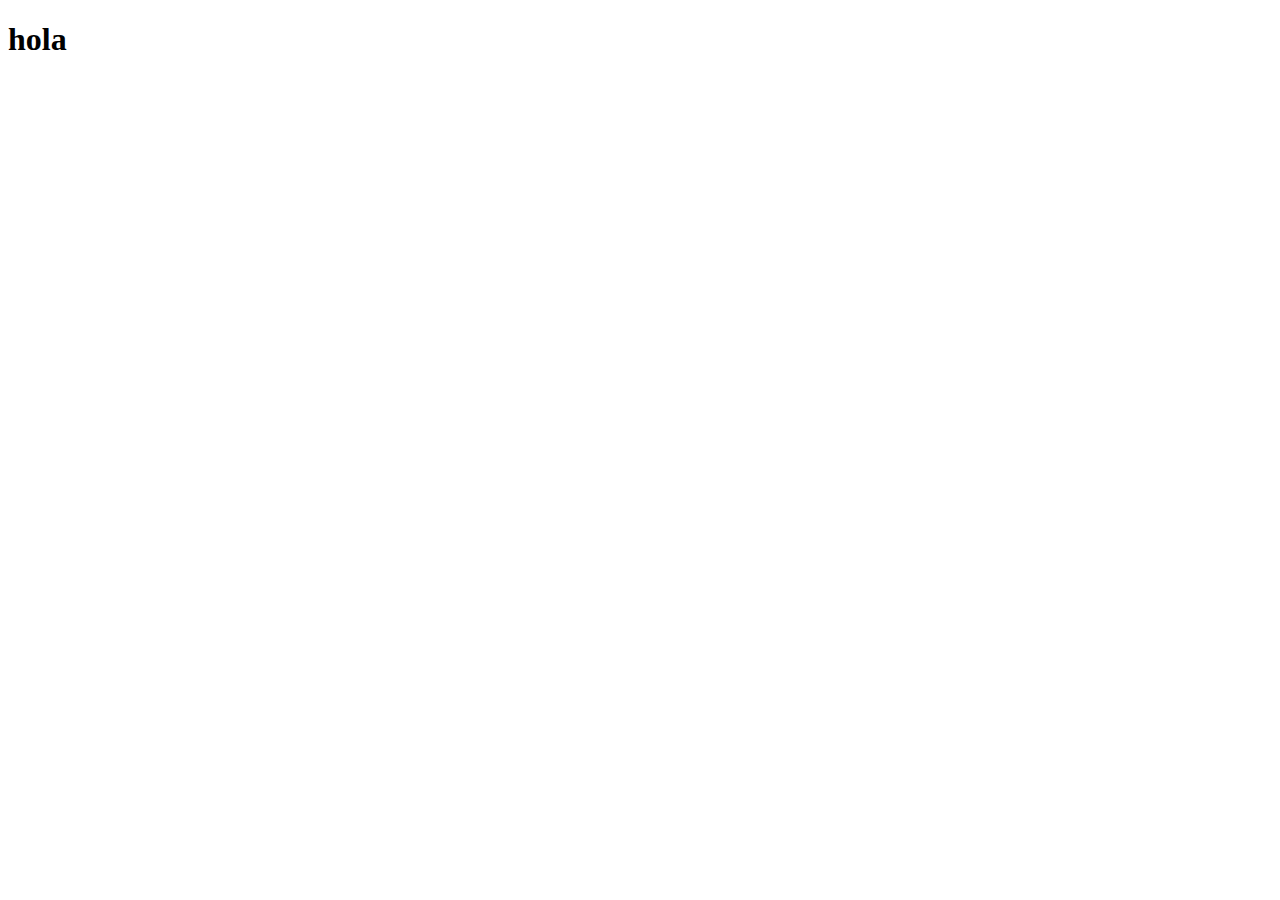
==== index.html @ 618c9e6d "LOGIN HTML CS" ====
<!DOCTYPE html>
<html lang="en">
<head>
    <meta charset="UTF-8">
    <meta http-equiv="X-UA-Compatible" content="IE=edge">
    <meta name="viewport" content="width=device-width, initial-scale=1.0">
    <title>Document</title>
</head>
<body>
    <h1>hola</h1>
</body>
</html>
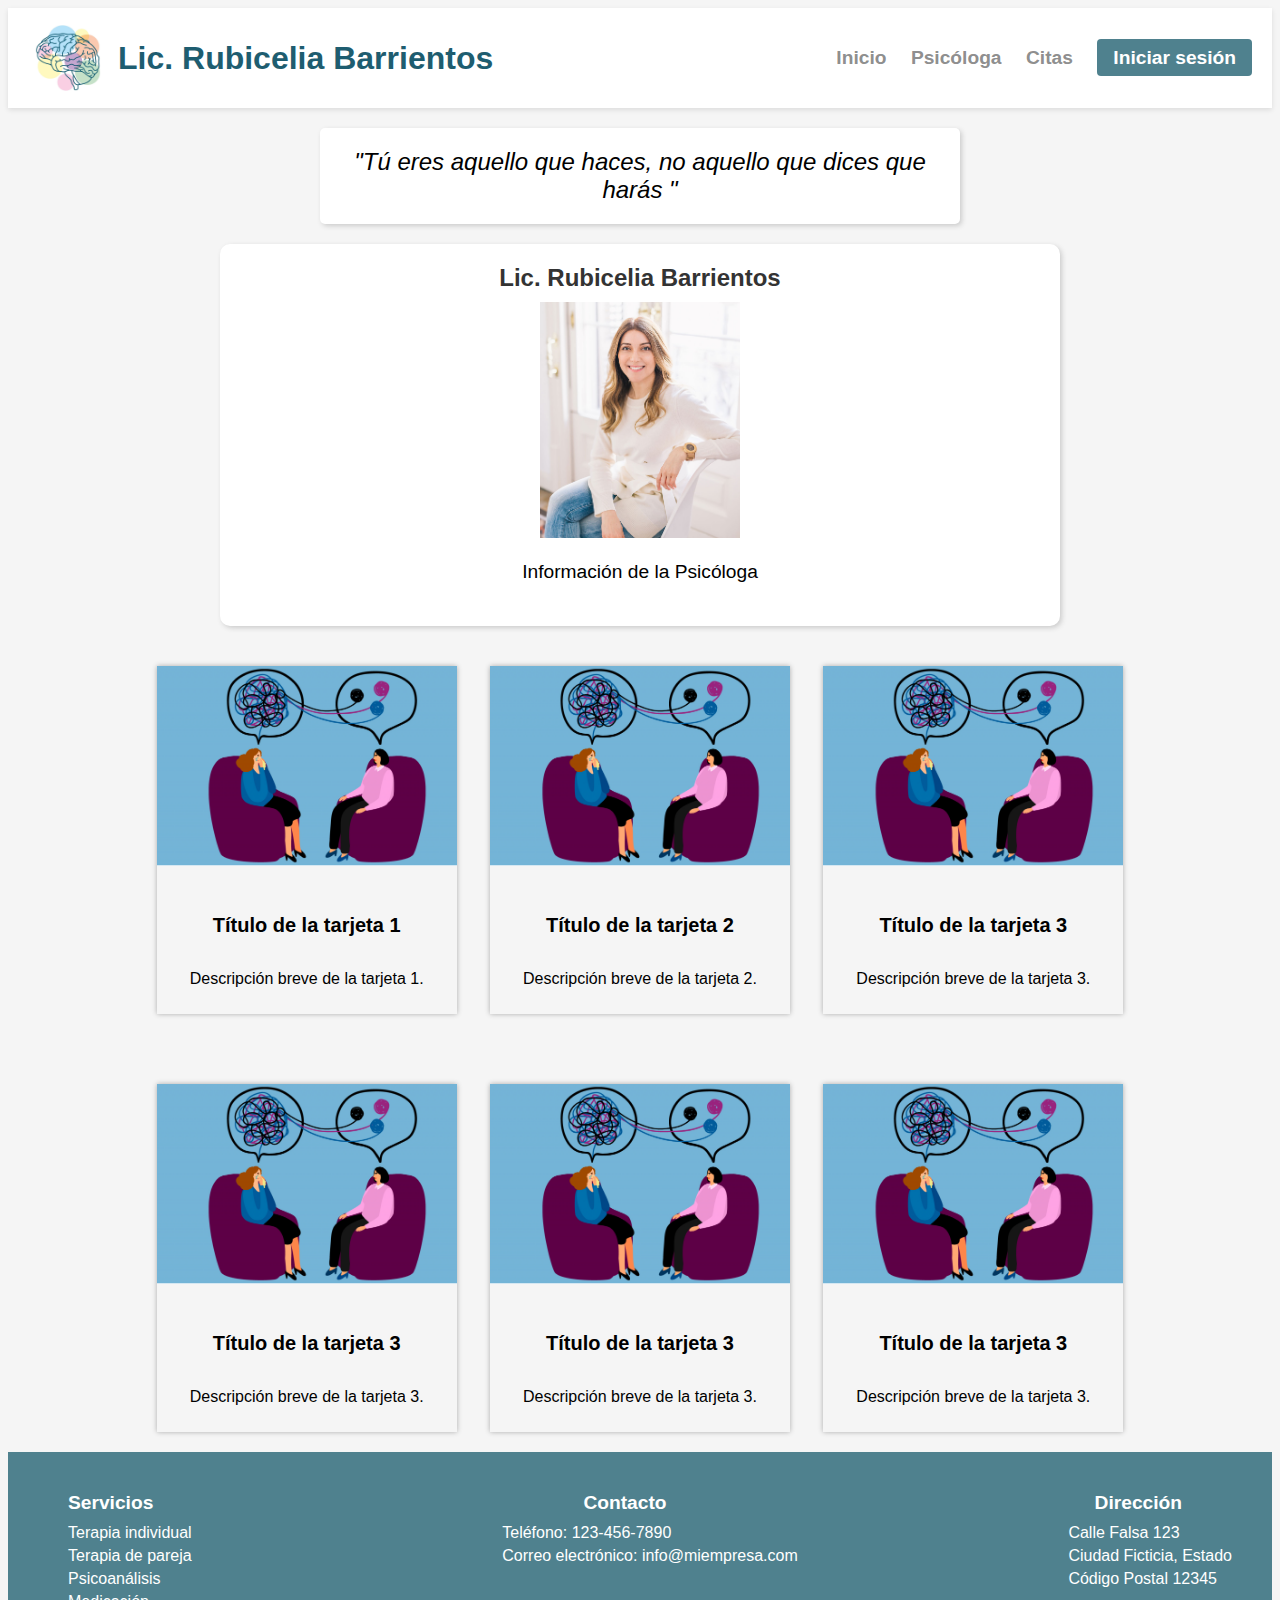
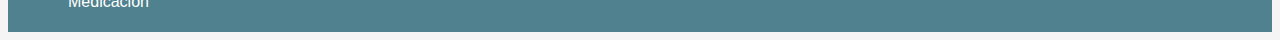
==== commit 96ef160d: "DASHBOARD PACIENTE" ====
--- a/index.html
+++ b/index.html
@@ -4,9 +4,110 @@
     <meta charset="UTF-8">
     <meta http-equiv="X-UA-Compatible" content="IE=edge">
     <meta name="viewport" content="width=device-width, initial-scale=1.0">
-    <title>Document</title>
+    <link rel="stylesheet" href="style_index.css">
+    <title>Dashboard</title>
 </head>
 <body>
-    <h1>hola</h1>
+    <header>
+		<div class="logo">
+            <img src="img/cerebro.jpg" alt="Logo">
+			<h1>Lic. Rubicelia Barrientos</h1>
+		</div>
+		
+		<div class="right">
+            <a href="#" class="inicio">Inicio</a>
+            <a href="#" class="psi">Psicóloga</a>
+            <a href="#" class="cit">Citas</a>
+            <a href="#" class="button-link">Iniciar sesión</a>
+          </div>
+	</header>
+<div class="content">
+    <div class="frase-del-dia">
+        <p class="frase">"Tú eres aquello que haces, no aquello que dices que harás "</p>
+      </div>
+
+      <div class="psicologa">
+        <div class="info-psicologa">
+            <a href="#" class="nombre">Lic. Rubicelia Barrientos</a>
+            <img src="img/defaultp.jpg" alt="Foto de la Psicóloga">
+        </div>
+        <p class="info">Información de la Psicóloga</p>
+    </div>
+      
+      <div class="tarjetas">
+        <div class="card">
+          <img src="img/defaultc.jpg" alt="Imagen 1">
+          <div class="card-body">
+            <h5 class="card-title">Título de la tarjeta 1</h5>
+            <p class="card-text">Descripción breve de la tarjeta 1.</p>
+          </div>
+        </div>
+        
+        <div class="card">
+          <img src="img/defaultc.jpg" alt="Imagen 2">
+          <div class="card-body">
+            <h5 class="card-title">Título de la tarjeta 2</h5>
+            <p class="card-text">Descripción breve de la tarjeta 2.</p>
+          </div>
+        </div>
+        
+        <div class="card">
+          <img src="img/defaultc.jpg" alt="Imagen 3">
+          <div class="card-body">
+            <h5 class="card-title">Título de la tarjeta 3</h5>
+            <p class="card-text">Descripción breve de la tarjeta 3.</p>
+          </div>
+        </div>
+        <div class="card">
+            <img src="img/defaultc.jpg" alt="Imagen 3">
+            <div class="card-body">
+              <h5 class="card-title">Título de la tarjeta 3</h5>
+              <p class="card-text">Descripción breve de la tarjeta 3.</p>
+            </div>
+          </div>
+          <div class="card">
+            <img src="img/defaultc.jpg" alt="Imagen 3">
+            <div class="card-body">
+              <h5 class="card-title">Título de la tarjeta 3</h5>
+              <p class="card-text">Descripción breve de la tarjeta 3.</p>
+            </div>
+          </div>
+          <div class="card">
+            <img src="img/defaultc.jpg" alt="Imagen 3">
+            <div class="card-body">
+              <h5 class="card-title">Título de la tarjeta 3</h5>
+              <p class="card-text">Descripción breve de la tarjeta 3.</p>
+            </div>
+          </div>
+
+      </div>
+
+</div>
+	<footer>
+		<div class="col first">
+            <h3>Servicios</h3>
+            <ul>
+              <li>Terapia individual</li>
+              <li>Terapia de pareja</li>
+              <li>Psicoanálisis</li>
+              <li>Medicación</li>
+            </ul>
+          </div>
+          <div class="col center-col">
+            <h3>Contacto</h3>
+            <ul>
+              <li>Teléfono: 123-456-7890</li>
+              <li>Correo electrónico: info@miempresa.com</li>
+            </ul>
+          </div>
+          <div class="col right-col">
+            <h3>Dirección</h3>
+            <ul>
+              <li>Calle Falsa 123</li>
+              <li>Ciudad Ficticia, Estado</li>
+              <li>Código Postal 12345</li>
+            </ul>
+          </div>
+	</footer>
 </body>
 </html>--- a/style_index.css
+++ b/style_index.css
@@ -0,0 +1,254 @@
+body {
+    background-color: #f5f5f5;
+    font-family: 'Roboto', sans-serif;
+  }
+
+
+header {
+    display: flex;
+    justify-content: space-between;
+    align-items: center;
+    background-color: #fff;
+    height: 100px;
+    padding: 0 20px;
+    box-shadow: 0 2px 5px rgba(0, 0, 0, 0.1);
+  }
+  header .logo img {
+    width: 80px; /* ajusta este valor para que se adapte a tu imagen */
+    margin-right: 10px;
+  }
+
+  header .logo{
+    display: flex;
+  align-items: center;
+  }
+  
+  header a {
+    color: rgba(128, 128, 128, 0.9);
+    text-decoration: none;
+    font-size: 1.2rem;
+    font-weight: bold;
+    margin-left: 20px;
+    transition: all 0.2s ease-in-out;
+  }
+  
+  header a:hover {
+    color: #333;
+    padding: 10px;
+    transform: scale(1.2);
+    border-radius: 10px;
+    /* Resto del código */
+  }
+
+  header a:hover.inicio {
+    background-color: #bfa5ca;
+  }
+  
+  header a:hover.psi {
+    background-color: #FFF9BF;
+  }
+  
+  header a:hover.cit {
+    background-color: #FBC9B0;
+  }
+  header a:hover.button-link {
+    color: #fff;
+  }
+  
+  header .button-link {
+    color: #fff;
+    background-color: #4f818e;
+    padding: 8px 16px;
+    border-radius: 4px;
+    text-decoration: none;
+    transition: all 0.2s ease-in-out;
+    cursor: pointer;
+    margin-left: 20px;
+  }
+  
+  header .button-link:hover {
+    background-color: #1e5d70;
+  }
+.logo h1 {
+    margin: 0;
+    color: #1e5d70;
+}
+
+.slogan h2 {
+    margin: 0;
+}
+
+.btn-login {
+    display: inline-block;
+    padding: 10px 20px;
+    background-color: #4CAF50;
+    color: white;
+    text-decoration: none;
+    border-radius: 5px;
+    transition: background-color 0.3s ease;
+}
+
+.btn-login:hover {
+    background-color: #3e8e41;
+}
+
+
+/* FOOTER */
+
+footer {
+    background-color: #4f818e;
+    color: white;
+    padding: 40px;
+    display: flex;
+    justify-content: space-between;
+    align-items: flex-start;
+    margin-top: -100px; /* 100px es la altura del footer */
+    height: 100px;
+  }
+  
+  .col {
+    flex: 1;
+    margin-right: 20px;
+  }
+  
+  .center-col {
+    display: flex;
+    flex-direction: column;
+    align-items: center;
+  }
+  
+
+  .first{
+    margin-left: 20px;
+  }
+  .right-col {
+    display: flex;
+    flex-direction: column;
+    align-items: flex-end;
+    margin-left: auto;
+    margin-right: 30px;
+  }
+  
+  .col:last-child {
+    margin-right: 0;
+  }
+  
+  .col h3 {
+    margin: 0;
+    font-size: 1.2rem;
+    margin-bottom: 10px;
+    margin-right: 50px;
+  }
+  
+  .col ul {
+    margin: 0;
+    padding: 0;
+    list-style: none;
+  }
+  
+  .col ul li {
+    margin-bottom: 5px;
+  }
+
+
+
+
+  /* INFORMACION DEL  DASHBOARD*/
+
+  .content {
+    min-height: calc(100vh - 100px); /* 100px es la altura del footer */
+  }
+
+  .frase-del-dia {
+    background-color: #fff; /* Color de fondo */
+    border-radius: 5px; /* Borde redondeado */
+    box-shadow: 2px 2px 5px #ccc; /* Sombra */
+    margin: 20px auto; /* Margen y centrado horizontal */
+    max-width: 600px; /* Ancho máximo */
+    padding: 20px; /* Espacio interno */
+    text-align: center; /* Centrado del texto */
+  }
+  
+  .frase {
+    font-size: 24px; /* Tamaño de letra */
+    font-style: italic; /* Estilo de letra */
+    margin: 0; /* Sin margen interno */
+  }
+
+
+  .psicologa {
+    background-color: white;
+    max-width: 800px;
+    width: 80%;
+    margin: 0 auto;
+    padding: 20px;
+    box-shadow: 2px 2px 5px #ccc;
+    text-align: center;
+    border-radius: 10px;
+    margin-bottom: 40px;
+}
+
+.info-psicologa {
+    display: flex;
+    flex-direction: column;
+    align-items: center;
+    justify-content: center;
+}
+
+.info-psicologa img{
+    max-width: 200px;
+    height: auto;
+}
+
+.nombre {
+    font-size: 1.5rem;
+    font-weight: bold;
+    text-decoration: none;
+    color: #333;
+    margin-bottom: 10px;
+}
+
+.nombre:hover {
+    color: #4f818e;
+}
+
+img {
+    max-width: 100%;
+}
+
+.info {
+    margin-top: 20px;
+    font-size: 1.2rem;
+    line-height: 1.5;
+}
+  
+  .tarjetas {
+    display: flex;
+    justify-content: space-around;
+    flex-wrap: wrap;
+    max-width: 1000px;
+    margin: 0 auto;
+    margin-bottom: 50px; 
+  }
+  
+  .card {
+    width: 300px;
+    margin-bottom: 70px;
+    box-shadow: 0 0 5px rgba(0, 0, 0, 0.3);
+    text-align: center;
+  }
+  
+  .card img {
+    width: 100%;
+    height: 200px;
+    object-fit: cover;
+  }
+  
+  .card-body {
+    padding: 10px;
+  }
+
+  .card-title {
+    font-size: 20px;
+    text-align: center;
+  }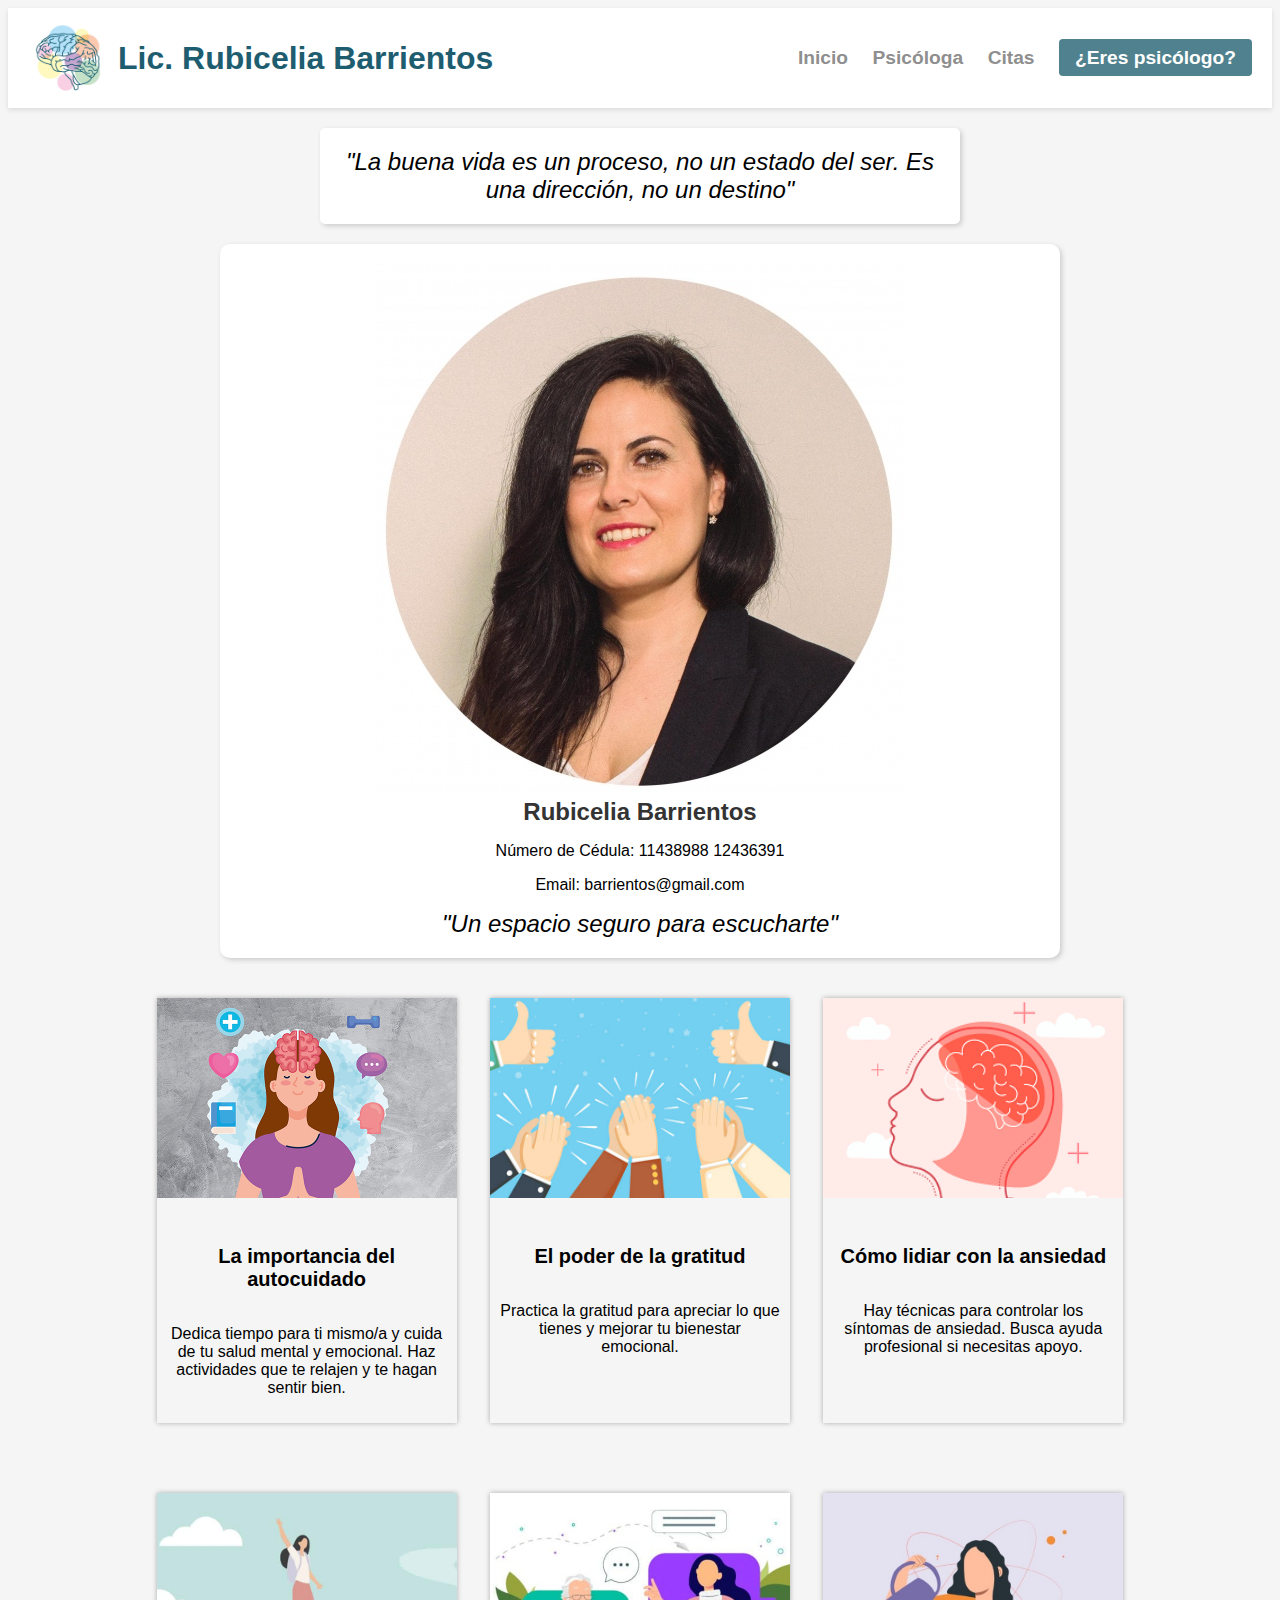
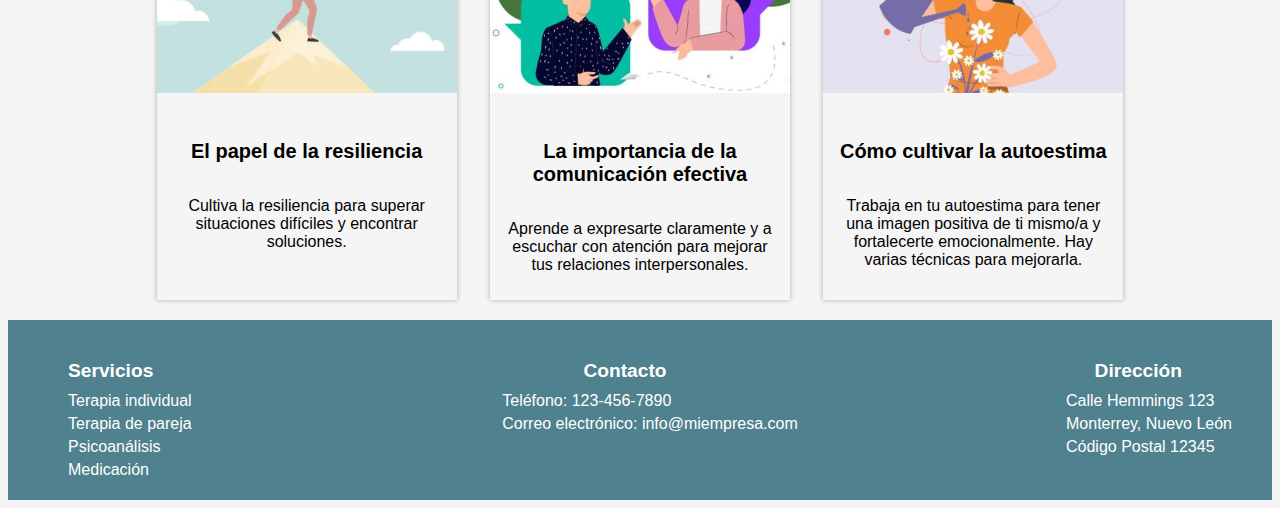
==== commit 90923222: "DASHBOARD Y PARTE DEL PERFIL" ====
--- a/index.html
+++ b/index.html
@@ -18,65 +18,72 @@
             <a href="#" class="inicio">Inicio</a>
             <a href="#" class="psi">Psicóloga</a>
             <a href="#" class="cit">Citas</a>
-            <a href="#" class="button-link">Iniciar sesión</a>
+            <a href="#" class="button-link">¿Eres psicólogo?</a>
+            
           </div>
 	</header>
 <div class="content">
     <div class="frase-del-dia">
-        <p class="frase">"Tú eres aquello que haces, no aquello que dices que harás "</p>
+        <p class="frase">"La buena vida es un proceso, no un estado del ser. Es una dirección, no un destino"</p>
       </div>
 
       <div class="psicologa">
-        <div class="info-psicologa">
-            <a href="#" class="nombre">Lic. Rubicelia Barrientos</a>
-            <img src="img/defaultp.jpg" alt="Foto de la Psicóloga">
+        <div class="left2">
+          <img src="img/psicologa2.jpg" alt="Foto de la Psicóloga">
         </div>
-        <p class="info">Información de la Psicóloga</p>
-    </div>
+        <div class="right2">
+          <a href="#" class="nombre">Rubicelia Barrientos</a>
+          <p class="cedula">Número de Cédula:  11438988 12436391 </p>
+          <p class="email">Email: barrientos@gmail.com</p>
+          <p class="frase">"Un espacio seguro para escucharte"</p>
+        </div>
+      </div>
       
       <div class="tarjetas">
         <div class="card">
-          <img src="img/defaultc.jpg" alt="Imagen 1">
+          <img src="img/autocuidado.jpg" alt="Imagen 1">
           <div class="card-body">
-            <h5 class="card-title">Título de la tarjeta 1</h5>
-            <p class="card-text">Descripción breve de la tarjeta 1.</p>
+            <h5 class="card-title">La importancia del autocuidado</h5>
+            <p class="card-text">Dedica tiempo para ti mismo/a y cuida de tu salud mental y emocional. Haz actividades que te relajen y te hagan sentir bien.</p>
           </div>
         </div>
         
         <div class="card">
-          <img src="img/defaultc.jpg" alt="Imagen 2">
+          <img src="img/gratitud.jpg" alt="Imagen 2">
           <div class="card-body">
-            <h5 class="card-title">Título de la tarjeta 2</h5>
-            <p class="card-text">Descripción breve de la tarjeta 2.</p>
+            <h5 class="card-title">El poder de la gratitud</h5>
+            <p class="card-text">Practica la gratitud para apreciar lo que tienes y mejorar tu bienestar emocional.</p>
           </div>
         </div>
         
         <div class="card">
-          <img src="img/defaultc.jpg" alt="Imagen 3">
+          <img src="img/ansiedad.png" alt="Imagen 3">
           <div class="card-body">
-            <h5 class="card-title">Título de la tarjeta 3</h5>
-            <p class="card-text">Descripción breve de la tarjeta 3.</p>
+            <h5 class="card-title">Cómo lidiar con la ansiedad</h5>
+            <p class="card-text">Hay técnicas para controlar los síntomas de ansiedad. Busca ayuda profesional si necesitas apoyo.</p>
           </div>
         </div>
         <div class="card">
-            <img src="img/defaultc.jpg" alt="Imagen 3">
+            <img src="img/resilencia.jpg" alt="Imagen 3">
             <div class="card-body">
-              <h5 class="card-title">Título de la tarjeta 3</h5>
-              <p class="card-text">Descripción breve de la tarjeta 3.</p>
+              <h5 class="card-title">El papel de la resiliencia</h5>
+              <p class="card-text"> Cultiva la resiliencia para superar situaciones difíciles y encontrar soluciones.
+
+              </p>
             </div>
           </div>
           <div class="card">
-            <img src="img/defaultc.jpg" alt="Imagen 3">
+            <img src="img/comunicacion.jpg" alt="Imagen 3">
             <div class="card-body">
-              <h5 class="card-title">Título de la tarjeta 3</h5>
-              <p class="card-text">Descripción breve de la tarjeta 3.</p>
+              <h5 class="card-title">La importancia de la comunicación efectiva</h5>
+              <p class="card-text">Aprende a expresarte claramente y a escuchar con atención para mejorar tus relaciones interpersonales.</p>
             </div>
           </div>
           <div class="card">
-            <img src="img/defaultc.jpg" alt="Imagen 3">
+            <img src="img/autoestima.jpeg" alt="Imagen 3">
             <div class="card-body">
-              <h5 class="card-title">Título de la tarjeta 3</h5>
-              <p class="card-text">Descripción breve de la tarjeta 3.</p>
+              <h5 class="card-title">Cómo cultivar la autoestima</h5>
+              <p class="card-text">Trabaja en tu autoestima para tener una imagen positiva de ti mismo/a y fortalecerte emocionalmente. Hay varias técnicas para mejorarla.</p>
             </div>
           </div>
 
@@ -103,8 +110,8 @@
           <div class="col right-col">
             <h3>Dirección</h3>
             <ul>
-              <li>Calle Falsa 123</li>
-              <li>Ciudad Ficticia, Estado</li>
+              <li>Calle Hemmings 123</li>
+              <li>Monterrey, Nuevo León</li>
               <li>Código Postal 12345</li>
             </ul>
           </div>
